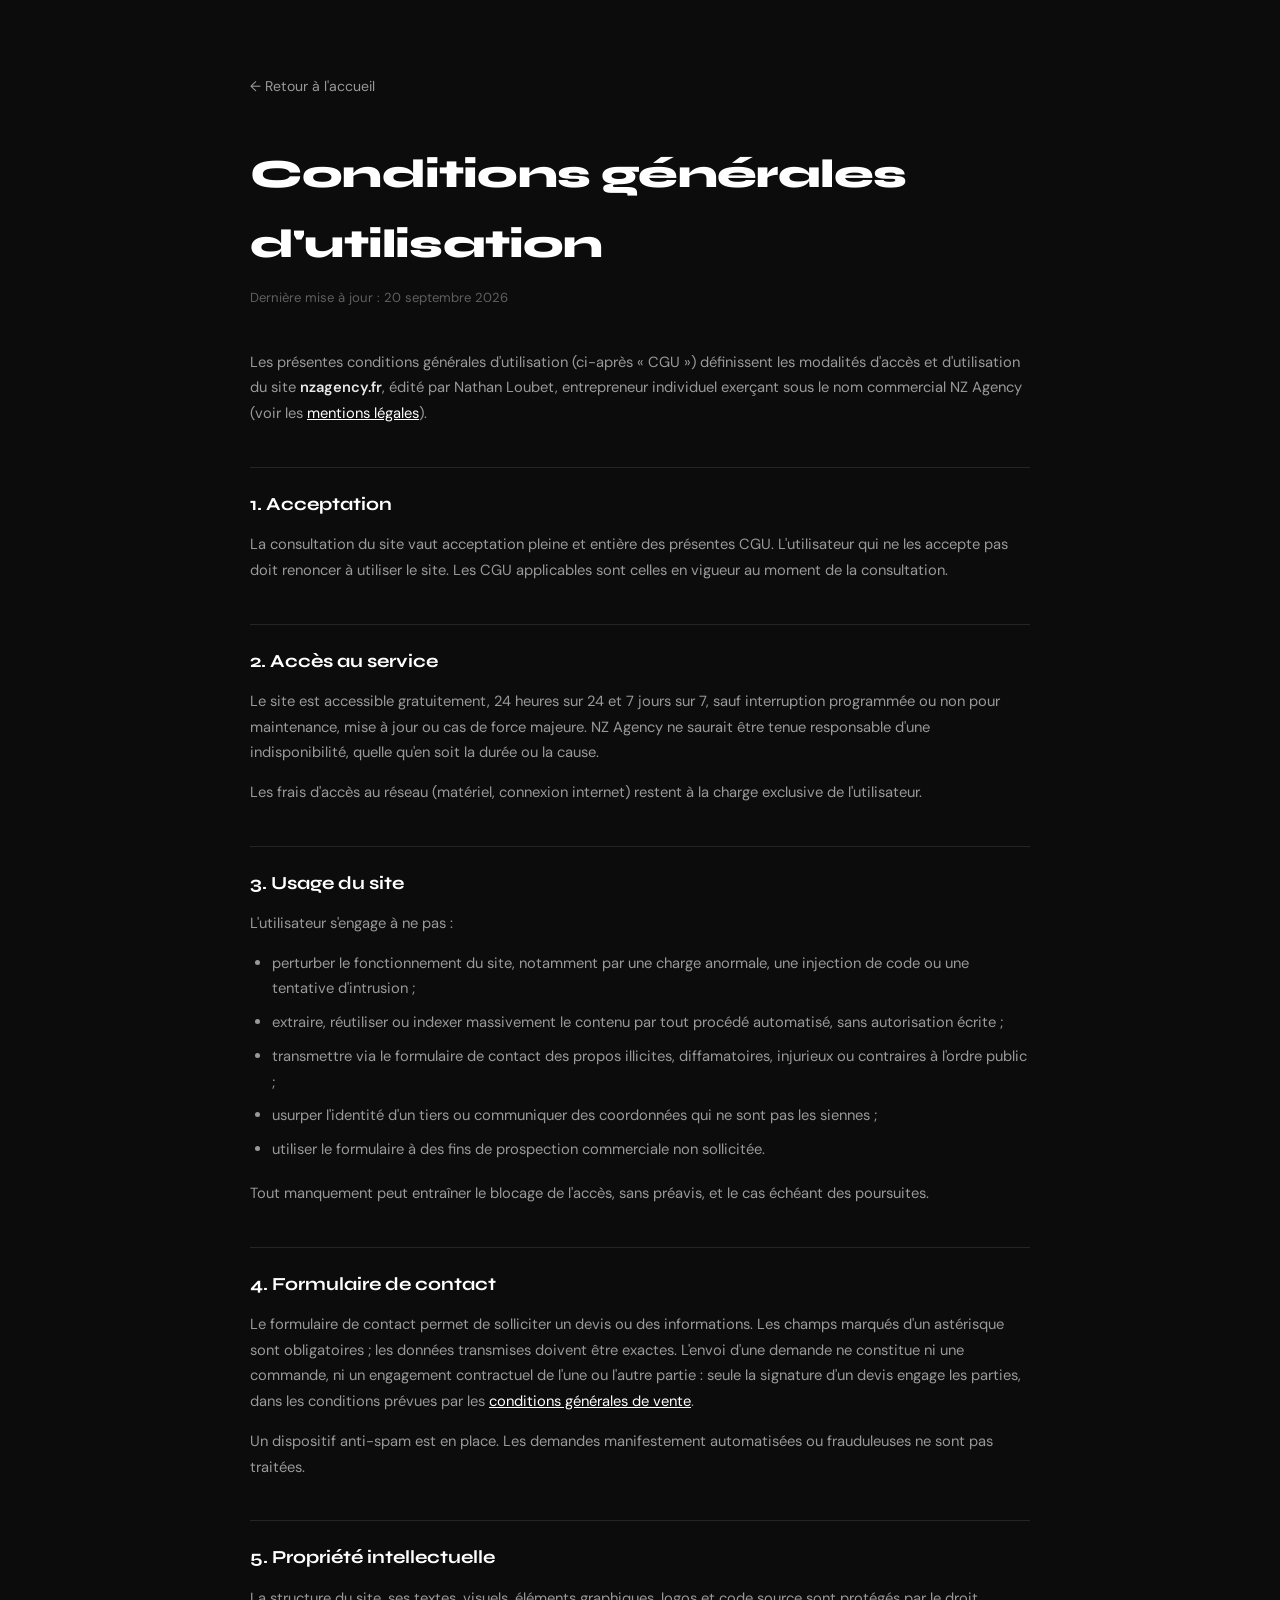
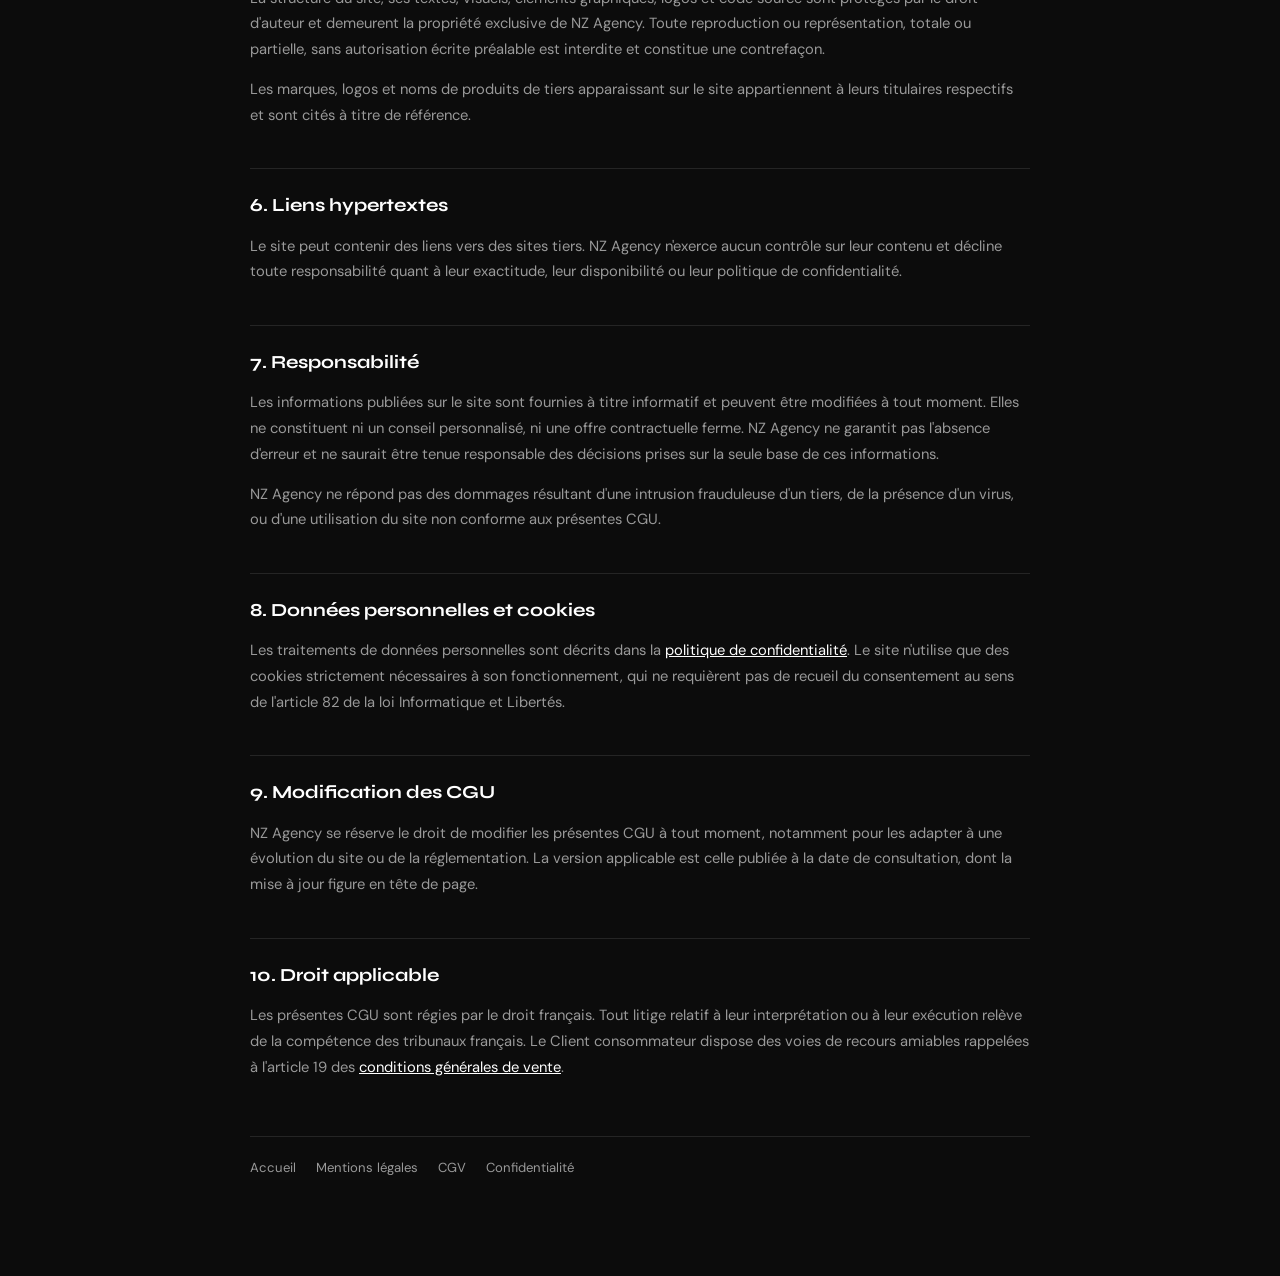
==== cgu.html @ 07d459ab "feat: mentions légales complètes, CGV et CGU Les mentions légales se limitaient à un nom et un email" ====
<!DOCTYPE html>
<html lang="fr">
<head>
  <meta charset="UTF-8">
  <meta name="viewport" content="width=device-width, initial-scale=1.0">
  <meta name="robots" content="noindex, follow">
  <title>Conditions générales d'utilisation | NZ Agency</title>
  <meta name="description" content="Conditions générales d'utilisation du site nzagency.fr : accès, usage, propriété intellectuelle et responsabilité.">
  <link rel="canonical" href="https://nzagency.fr/cgu.html">
  <link rel="preconnect" href="https://fonts.googleapis.com">
  <link rel="preconnect" href="https://fonts.gstatic.com" crossorigin>
  <link href="https://fonts.googleapis.com/css2?family=Syne:wght@700;800&family=DM+Sans:wght@400;500;600&display=swap" rel="stylesheet">
  <link rel="stylesheet" href="css/legal.css">
</head>
<body>
  <div class="container">
    <a href="/" class="back">← Retour à l'accueil</a>

    <h1>Conditions générales d'utilisation</h1>
    <span class="maj">Dernière mise à jour : 20 septembre 2026</span>

    <p>
      Les présentes conditions générales d'utilisation (ci-après « CGU ») définissent les modalités
      d'accès et d'utilisation du site <strong>nzagency.fr</strong>, édité par Nathan Loubet,
      entrepreneur individuel exerçant sous le nom commercial NZ Agency (voir les
      <a href="mentions-legales.html">mentions légales</a>).
    </p>

    <h2 id="acceptation">1. Acceptation</h2>
    <p>
      La consultation du site vaut acceptation pleine et entière des présentes CGU. L'utilisateur
      qui ne les accepte pas doit renoncer à utiliser le site. Les CGU applicables sont celles en
      vigueur au moment de la consultation.
    </p>

    <h2 id="acces">2. Accès au service</h2>
    <p>
      Le site est accessible gratuitement, 24 heures sur 24 et 7 jours sur 7, sauf interruption
      programmée ou non pour maintenance, mise à jour ou cas de force majeure. NZ Agency ne saurait
      être tenue responsable d'une indisponibilité, quelle qu'en soit la durée ou la cause.
    </p>
    <p>
      Les frais d'accès au réseau (matériel, connexion internet) restent à la charge exclusive de
      l'utilisateur.
    </p>

    <h2 id="usage">3. Usage du site</h2>
    <p>L'utilisateur s'engage à ne pas :</p>
    <ul>
      <li>perturber le fonctionnement du site, notamment par une charge anormale, une injection de code ou une tentative d'intrusion ;</li>
      <li>extraire, réutiliser ou indexer massivement le contenu par tout procédé automatisé, sans autorisation écrite ;</li>
      <li>transmettre via le formulaire de contact des propos illicites, diffamatoires, injurieux ou contraires à l'ordre public ;</li>
      <li>usurper l'identité d'un tiers ou communiquer des coordonnées qui ne sont pas les siennes ;</li>
      <li>utiliser le formulaire à des fins de prospection commerciale non sollicitée.</li>
    </ul>
    <p>
      Tout manquement peut entraîner le blocage de l'accès, sans préavis, et le cas échéant des
      poursuites.
    </p>

    <h2 id="formulaire">4. Formulaire de contact</h2>
    <p>
      Le formulaire de contact permet de solliciter un devis ou des informations. Les champs marqués
      d'un astérisque sont obligatoires ; les données transmises doivent être exactes. L'envoi d'une
      demande ne constitue ni une commande, ni un engagement contractuel de l'une ou l'autre partie :
      seule la signature d'un devis engage les parties, dans les conditions prévues par les
      <a href="cgv.html">conditions générales de vente</a>.
    </p>
    <p>
      Un dispositif anti-spam est en place. Les demandes manifestement automatisées ou frauduleuses
      ne sont pas traitées.
    </p>

    <h2 id="propriete">5. Propriété intellectuelle</h2>
    <p>
      La structure du site, ses textes, visuels, éléments graphiques, logos et code source sont
      protégés par le droit d'auteur et demeurent la propriété exclusive de NZ Agency. Toute
      reproduction ou représentation, totale ou partielle, sans autorisation écrite préalable est
      interdite et constitue une contrefaçon.
    </p>
    <p>
      Les marques, logos et noms de produits de tiers apparaissant sur le site appartiennent à leurs
      titulaires respectifs et sont cités à titre de référence.
    </p>

    <h2 id="liens">6. Liens hypertextes</h2>
    <p>
      Le site peut contenir des liens vers des sites tiers. NZ Agency n'exerce aucun contrôle sur
      leur contenu et décline toute responsabilité quant à leur exactitude, leur disponibilité ou
      leur politique de confidentialité.
    </p>

    <h2 id="responsabilite">7. Responsabilité</h2>
    <p>
      Les informations publiées sur le site sont fournies à titre informatif et peuvent être
      modifiées à tout moment. Elles ne constituent ni un conseil personnalisé, ni une offre
      contractuelle ferme. NZ Agency ne garantit pas l'absence d'erreur et ne saurait être tenue
      responsable des décisions prises sur la seule base de ces informations.
    </p>
    <p>
      NZ Agency ne répond pas des dommages résultant d'une intrusion frauduleuse d'un tiers, de la
      présence d'un virus, ou d'une utilisation du site non conforme aux présentes CGU.
    </p>

    <h2 id="donnees">8. Données personnelles et cookies</h2>
    <p>
      Les traitements de données personnelles sont décrits dans la
      <a href="politique-confidentialite.html">politique de confidentialité</a>. Le site n'utilise
      que des cookies strictement nécessaires à son fonctionnement, qui ne requièrent pas de recueil
      du consentement au sens de l'article 82 de la loi Informatique et Libertés.
    </p>

    <h2 id="modification">9. Modification des CGU</h2>
    <p>
      NZ Agency se réserve le droit de modifier les présentes CGU à tout moment, notamment pour les
      adapter à une évolution du site ou de la réglementation. La version applicable est celle
      publiée à la date de consultation, dont la mise à jour figure en tête de page.
    </p>

    <h2 id="droit">10. Droit applicable</h2>
    <p>
      Les présentes CGU sont régies par le droit français. Tout litige relatif à leur interprétation
      ou à leur exécution relève de la compétence des tribunaux français. Le Client consommateur
      dispose des voies de recours amiables rappelées à l'article 19 des
      <a href="cgv.html">conditions générales de vente</a>.
    </p>

    <div class="pied-legal">
      <a href="/">Accueil</a>
      <a href="mentions-legales.html">Mentions légales</a>
      <a href="cgv.html">CGV</a>
      <a href="politique-confidentialite.html">Confidentialité</a>
    </div>
  </div>
</body>
</html>
---- css/legal.css ----
/* =============================================================================
   Pages légales — feuille partagée par mentions-legales, cgv, cgu et
   politique de confidentialité. Volontairement sobre : ces pages se lisent,
   elles ne se contemplent pas.
   ========================================================================== */
:root {
  --bg: #0c0c0c;
  --text: #ffffff;
  --sec: rgba(255, 255, 255, 0.58);
  --faint: rgba(255, 255, 255, 0.34);
  --line: rgba(255, 255, 255, 0.1);
  --accent: #ffffff;
}

*, *::before, *::after { box-sizing: border-box; margin: 0; padding: 0; }

body {
  font-family: 'DM Sans', ui-sans-serif, system-ui, sans-serif;
  background: var(--bg);
  color: var(--text);
  line-height: 1.75;
  padding: 72px 24px 96px;
  -webkit-font-smoothing: antialiased;
}

.container { max-width: 780px; margin: 0 auto; }

h1 {
  font-family: 'Syne', ui-sans-serif, sans-serif;
  font-size: clamp(1.9rem, 5vw, 2.5rem);
  font-weight: 800;
  letter-spacing: -0.02em;
  margin-bottom: 8px;
}

.maj { color: var(--faint); font-size: 0.82rem; margin-bottom: 40px; display: block; }

h2 {
  font-family: 'Syne', ui-sans-serif, sans-serif;
  font-size: 1.15rem;
  font-weight: 700;
  margin: 40px 0 12px;
  padding-top: 20px;
  border-top: 1px solid var(--line);
}

h3 { font-size: 0.98rem; font-weight: 600; margin: 22px 0 8px; }

p, li { color: var(--sec); font-size: 0.92rem; margin-bottom: 14px; }

ul, ol { padding-left: 22px; margin-bottom: 18px; }
li { margin-bottom: 8px; }

strong { color: rgba(255, 255, 255, 0.9); font-weight: 600; }
a { color: var(--accent); }

.back {
  display: inline-flex;
  align-items: center;
  gap: 8px;
  color: var(--sec);
  text-decoration: none;
  margin-bottom: 40px;
  font-size: 0.88rem;
  transition: color 0.2s;
}
.back:hover { color: var(--text); }

/* Repère visuel sur les informations que seul l'éditeur peut renseigner :
   elles doivent sauter aux yeux tant qu'elles ne sont pas remplies. */
.a-completer {
  display: inline-block;
  padding: 1px 7px;
  border: 1px dashed rgba(255, 190, 80, 0.55);
  border-radius: 5px;
  color: rgba(255, 200, 110, 0.95);
  font-size: 0.85em;
  font-weight: 500;
}

.encart {
  border: 1px solid var(--line);
  border-radius: 12px;
  padding: 18px 20px;
  margin: 24px 0;
  background: rgba(255, 255, 255, 0.025);
}
.encart p:last-child { margin-bottom: 0; }

.sommaire { margin-bottom: 8px; }
.sommaire ol { columns: 2; column-gap: 32px; }
.sommaire a { color: var(--sec); text-decoration: none; }
.sommaire a:hover { color: var(--text); text-decoration: underline; }

.pied-legal {
  margin-top: 56px;
  padding-top: 20px;
  border-top: 1px solid var(--line);
  font-size: 0.82rem;
  color: var(--faint);
}
.pied-legal a { color: var(--sec); text-decoration: none; margin-right: 16px; }
.pied-legal a:hover { color: var(--text); }

@media (max-width: 640px) {
  body { padding: 48px 20px 72px; }
  .sommaire ol { columns: 1; }
}
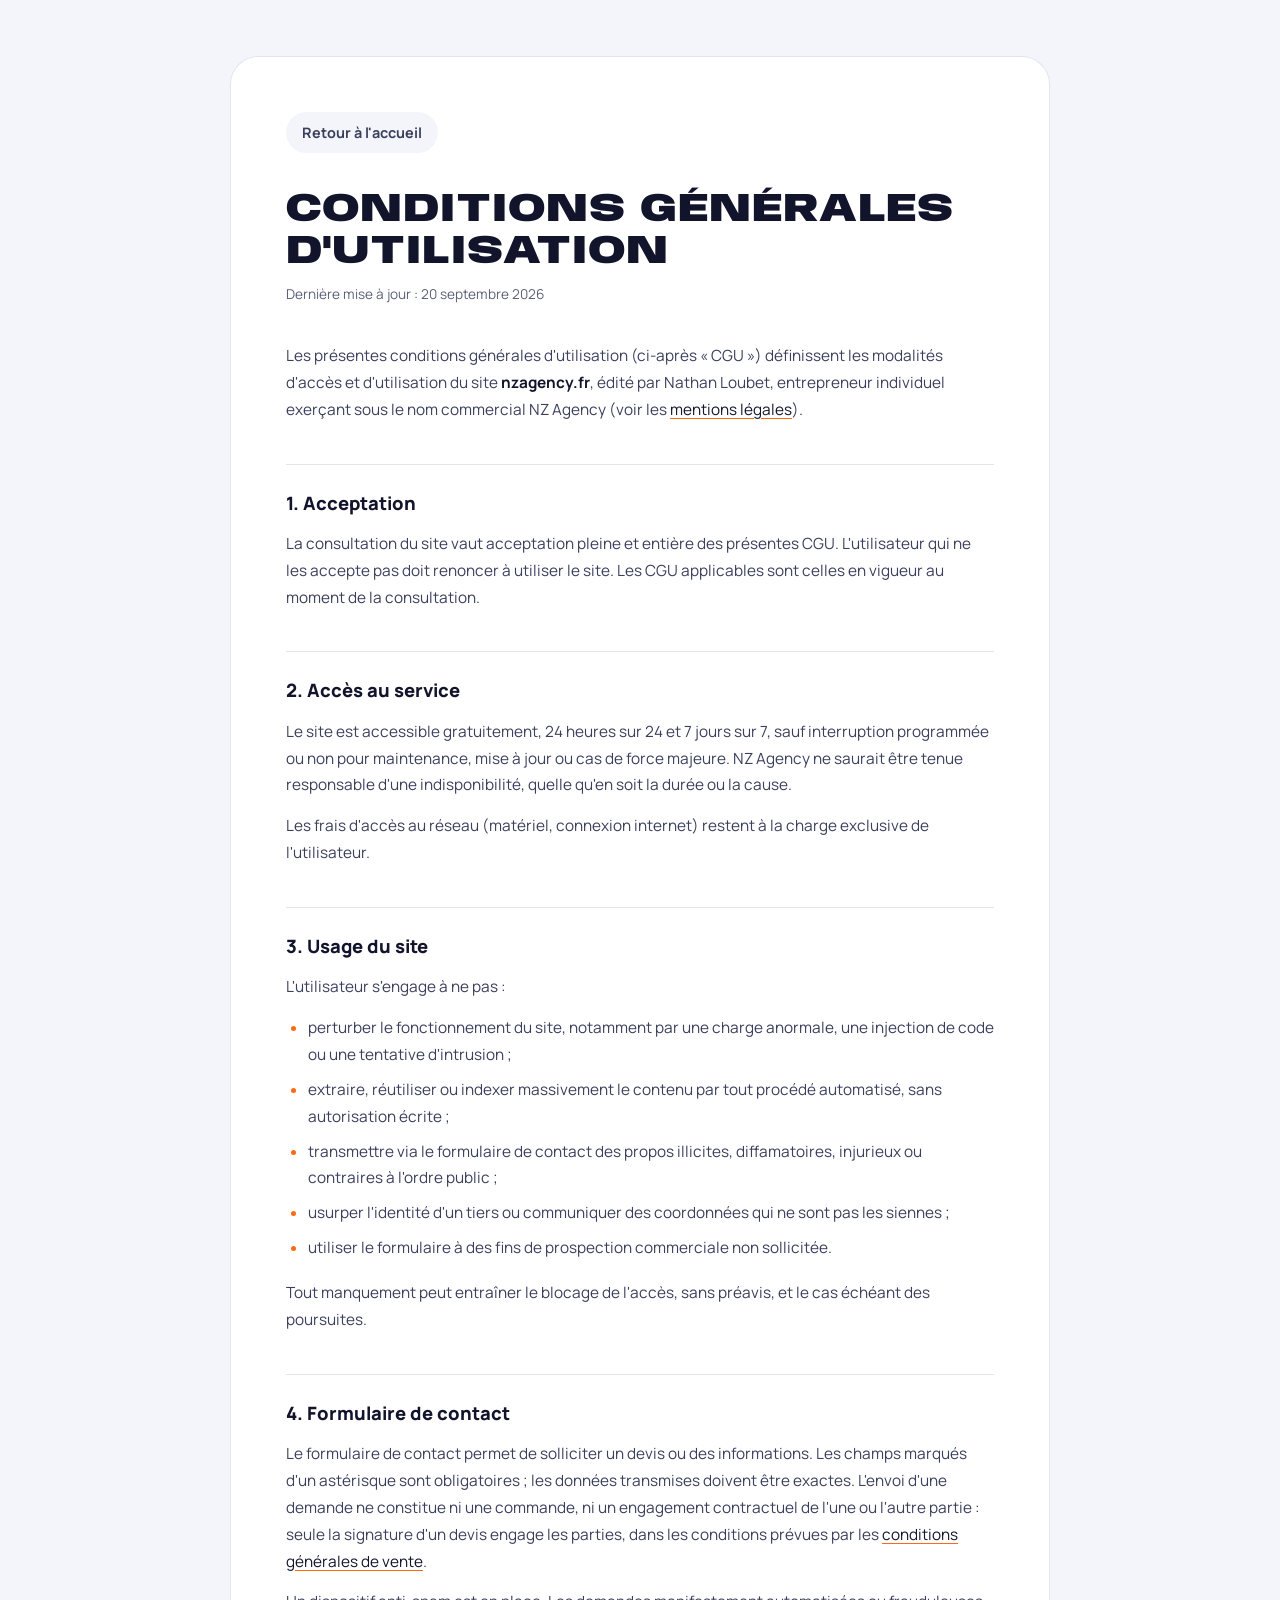
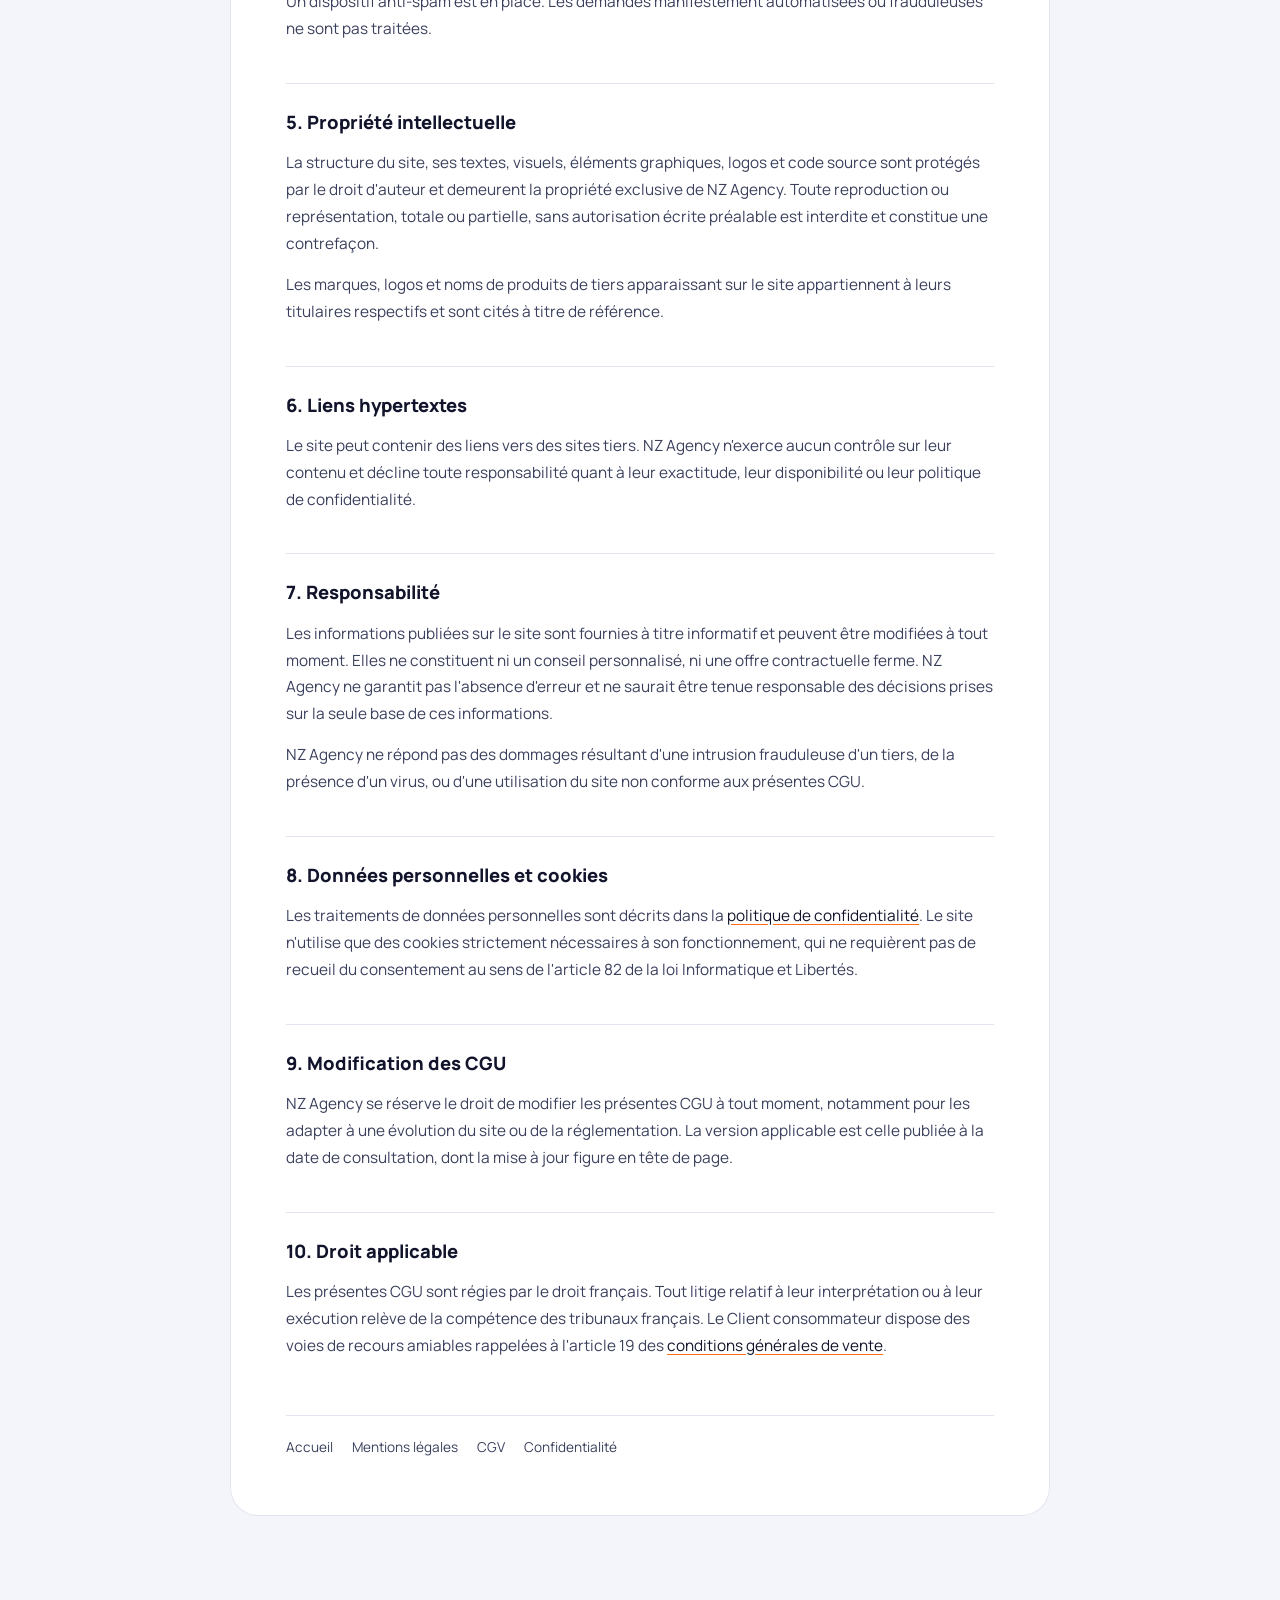
==== commit 6d9d6d5c: "feat(da): refonte complète, identité « Lancement » (nuit + orange) et nouveau logo - Logo : monogram" ====
--- a/cgu.html
+++ b/cgu.html
@@ -5,16 +5,20 @@
   <meta name="viewport" content="width=device-width, initial-scale=1.0">
   <meta name="robots" content="noindex, follow">
   <title>Conditions générales d'utilisation | NZ Agency</title>
+  <link rel="icon" type="image/svg+xml" href="/assets/favicon.svg?v=3">
+  <link rel="icon" type="image/png" sizes="32x32" href="/assets/favicon-32.png?v=3">
+  <link rel="icon" type="image/png" sizes="64x64" href="/assets/favicon-64.png?v=3">
+  <link rel="apple-touch-icon" href="/assets/apple-touch-icon.png?v=3">
   <meta name="description" content="Conditions générales d'utilisation du site nzagency.fr : accès, usage, propriété intellectuelle et responsabilité.">
   <link rel="canonical" href="https://nzagency.fr/cgu.html">
   <link rel="preconnect" href="https://fonts.googleapis.com">
   <link rel="preconnect" href="https://fonts.gstatic.com" crossorigin>
-  <link href="https://fonts.googleapis.com/css2?family=Syne:wght@700;800&family=DM+Sans:wght@400;500;600&display=swap" rel="stylesheet">
-  <link rel="stylesheet" href="css/legal.css">
+  <link href="https://fonts.googleapis.com/css2?family=Anybody:wdth,wght@125,900&family=Manrope:wght@400;500;600;700;800&display=swap" rel="stylesheet">
+  <link rel="stylesheet" href="css/legal.css?v=3">
 </head>
 <body>
   <div class="container">
-    <a href="/" class="back">← Retour à l'accueil</a>
+    <a href="/" class="back">Retour à l'accueil</a>
 
     <h1>Conditions générales d'utilisation</h1>
     <span class="maj">Dernière mise à jour : 20 septembre 2026</span>
--- a/css/legal.css
+++ b/css/legal.css
@@ -1,108 +1,121 @@
 /* =============================================================================
-   Pages légales — feuille partagée par mentions-legales, cgv, cgu et
-   politique de confidentialité. Volontairement sobre : ces pages se lisent,
-   elles ne se contemplent pas.
+   Pages légales : mentions légales, CGV, CGU, politique de confidentialité.
+   Même identité que le site (nuit, orange, Anybody + Manrope), en version sobre :
+   ces pages se lisent, elles ne se contemplent pas.
    ========================================================================== */
 :root {
-  --bg: #0c0c0c;
-  --text: #ffffff;
-  --sec: rgba(255, 255, 255, 0.58);
-  --faint: rgba(255, 255, 255, 0.34);
-  --line: rgba(255, 255, 255, 0.1);
-  --accent: #ffffff;
+  --night: #0b1033;
+  --orange: #ff6a13;
+  --paper: #f4f5fa;
+  --ink: #11142b;
+  --ink-2: #3a3f5c;
+  --muted: #5b6078;
+  --line: #e2e4ee;
 }
 
 *, *::before, *::after { box-sizing: border-box; margin: 0; padding: 0; }
 
 body {
-  font-family: 'DM Sans', ui-sans-serif, system-ui, sans-serif;
-  background: var(--bg);
-  color: var(--text);
+  font-family: "Manrope", system-ui, -apple-system, sans-serif;
+  background: var(--paper);
+  color: var(--ink);
   line-height: 1.75;
-  padding: 72px 24px 96px;
+  padding: 56px 24px 96px;
   -webkit-font-smoothing: antialiased;
 }
 
-.container { max-width: 780px; margin: 0 auto; }
+.container {
+  max-width: 820px;
+  margin: 0 auto;
+  padding: clamp(28px, 5vw, 56px);
+  border-radius: 28px;
+  background: #fff;
+  box-shadow: inset 0 0 0 1px var(--line);
+}
 
 h1 {
-  font-family: 'Syne', ui-sans-serif, sans-serif;
-  font-size: clamp(1.9rem, 5vw, 2.5rem);
-  font-weight: 800;
-  letter-spacing: -0.02em;
-  margin-bottom: 8px;
+  font-family: "Anybody", "Arial Black", sans-serif;
+  font-stretch: 125%;
+  font-weight: 900;
+  text-transform: uppercase;
+  font-size: clamp(1.7rem, 4.6vw, 2.5rem);
+  line-height: 1.05;
+  margin-bottom: 10px;
 }
 
-.maj { color: var(--faint); font-size: 0.82rem; margin-bottom: 40px; display: block; }
+.maj { color: var(--muted); font-size: 0.85rem; margin-bottom: 36px; display: block; }
 
 h2 {
-  font-family: 'Syne', ui-sans-serif, sans-serif;
   font-size: 1.15rem;
-  font-weight: 700;
+  font-weight: 800;
   margin: 40px 0 12px;
-  padding-top: 20px;
+  padding-top: 22px;
   border-top: 1px solid var(--line);
 }
 
-h3 { font-size: 0.98rem; font-weight: 600; margin: 22px 0 8px; }
+h3 { font-size: 1rem; font-weight: 700; margin: 22px 0 8px; }
 
-p, li { color: var(--sec); font-size: 0.92rem; margin-bottom: 14px; }
-
+p, li { color: var(--ink-2); font-size: 0.96rem; margin-bottom: 14px; }
 ul, ol { padding-left: 22px; margin-bottom: 18px; }
 li { margin-bottom: 8px; }
-
-strong { color: rgba(255, 255, 255, 0.9); font-weight: 600; }
-a { color: var(--accent); }
+li::marker { color: var(--orange); }
+strong { color: var(--ink); font-weight: 700; }
+a { color: var(--ink); text-decoration-color: var(--orange); text-underline-offset: 3px; }
+a:hover { color: var(--orange); }
+:focus-visible { outline: 3px solid var(--orange); outline-offset: 3px; border-radius: 6px; }
 
 .back {
   display: inline-flex;
   align-items: center;
   gap: 8px;
-  color: var(--sec);
+  margin-bottom: 36px;
+  padding: 8px 16px;
+  border-radius: 999px;
+  background: var(--paper);
+  color: var(--ink-2);
+  font-size: 0.9rem;
+  font-weight: 700;
   text-decoration: none;
-  margin-bottom: 40px;
-  font-size: 0.88rem;
-  transition: color 0.2s;
+  transition: background-color 0.2s;
 }
-.back:hover { color: var(--text); }
+.back:hover { background: var(--line); color: var(--ink); }
 
-/* Repère visuel sur les informations que seul l'éditeur peut renseigner :
-   elles doivent sauter aux yeux tant qu'elles ne sont pas remplies. */
+/* Informations que seul l'éditeur peut renseigner : elles doivent sauter aux yeux. */
 .a-completer {
   display: inline-block;
-  padding: 1px 7px;
-  border: 1px dashed rgba(255, 190, 80, 0.55);
-  border-radius: 5px;
-  color: rgba(255, 200, 110, 0.95);
-  font-size: 0.85em;
-  font-weight: 500;
+  padding: 1px 8px;
+  border: 1px dashed var(--orange);
+  border-radius: 6px;
+  color: #c24a05;
+  background: #fff3ea;
+  font-size: 0.88em;
+  font-weight: 600;
 }
 
 .encart {
-  border: 1px solid var(--line);
-  border-radius: 12px;
+  border-radius: 16px;
   padding: 18px 20px;
   margin: 24px 0;
-  background: rgba(255, 255, 255, 0.025);
+  background: var(--paper);
 }
 .encart p:last-child { margin-bottom: 0; }
 
 .sommaire { margin-bottom: 8px; }
 .sommaire ol { columns: 2; column-gap: 32px; }
-.sommaire a { color: var(--sec); text-decoration: none; }
-.sommaire a:hover { color: var(--text); text-decoration: underline; }
+.sommaire a { color: var(--ink-2); text-decoration: none; }
+.sommaire a:hover { color: var(--orange); text-decoration: underline; }
 
 .pied-legal {
   margin-top: 56px;
   padding-top: 20px;
   border-top: 1px solid var(--line);
-  font-size: 0.82rem;
-  color: var(--faint);
+  font-size: 0.85rem;
+  color: var(--muted);
 }
-.pied-legal a { color: var(--sec); text-decoration: none; margin-right: 16px; }
-.pied-legal a:hover { color: var(--text); }
+.pied-legal a { color: var(--ink-2); text-decoration: none; margin-right: 16px; }
+.pied-legal a:hover { color: var(--orange); }
 
 @media (max-width: 640px) {
-  body { padding: 48px 20px 72px; }
+  body { padding: 20px 12px 56px; }
   .sommaire ol { columns: 1; }
 }
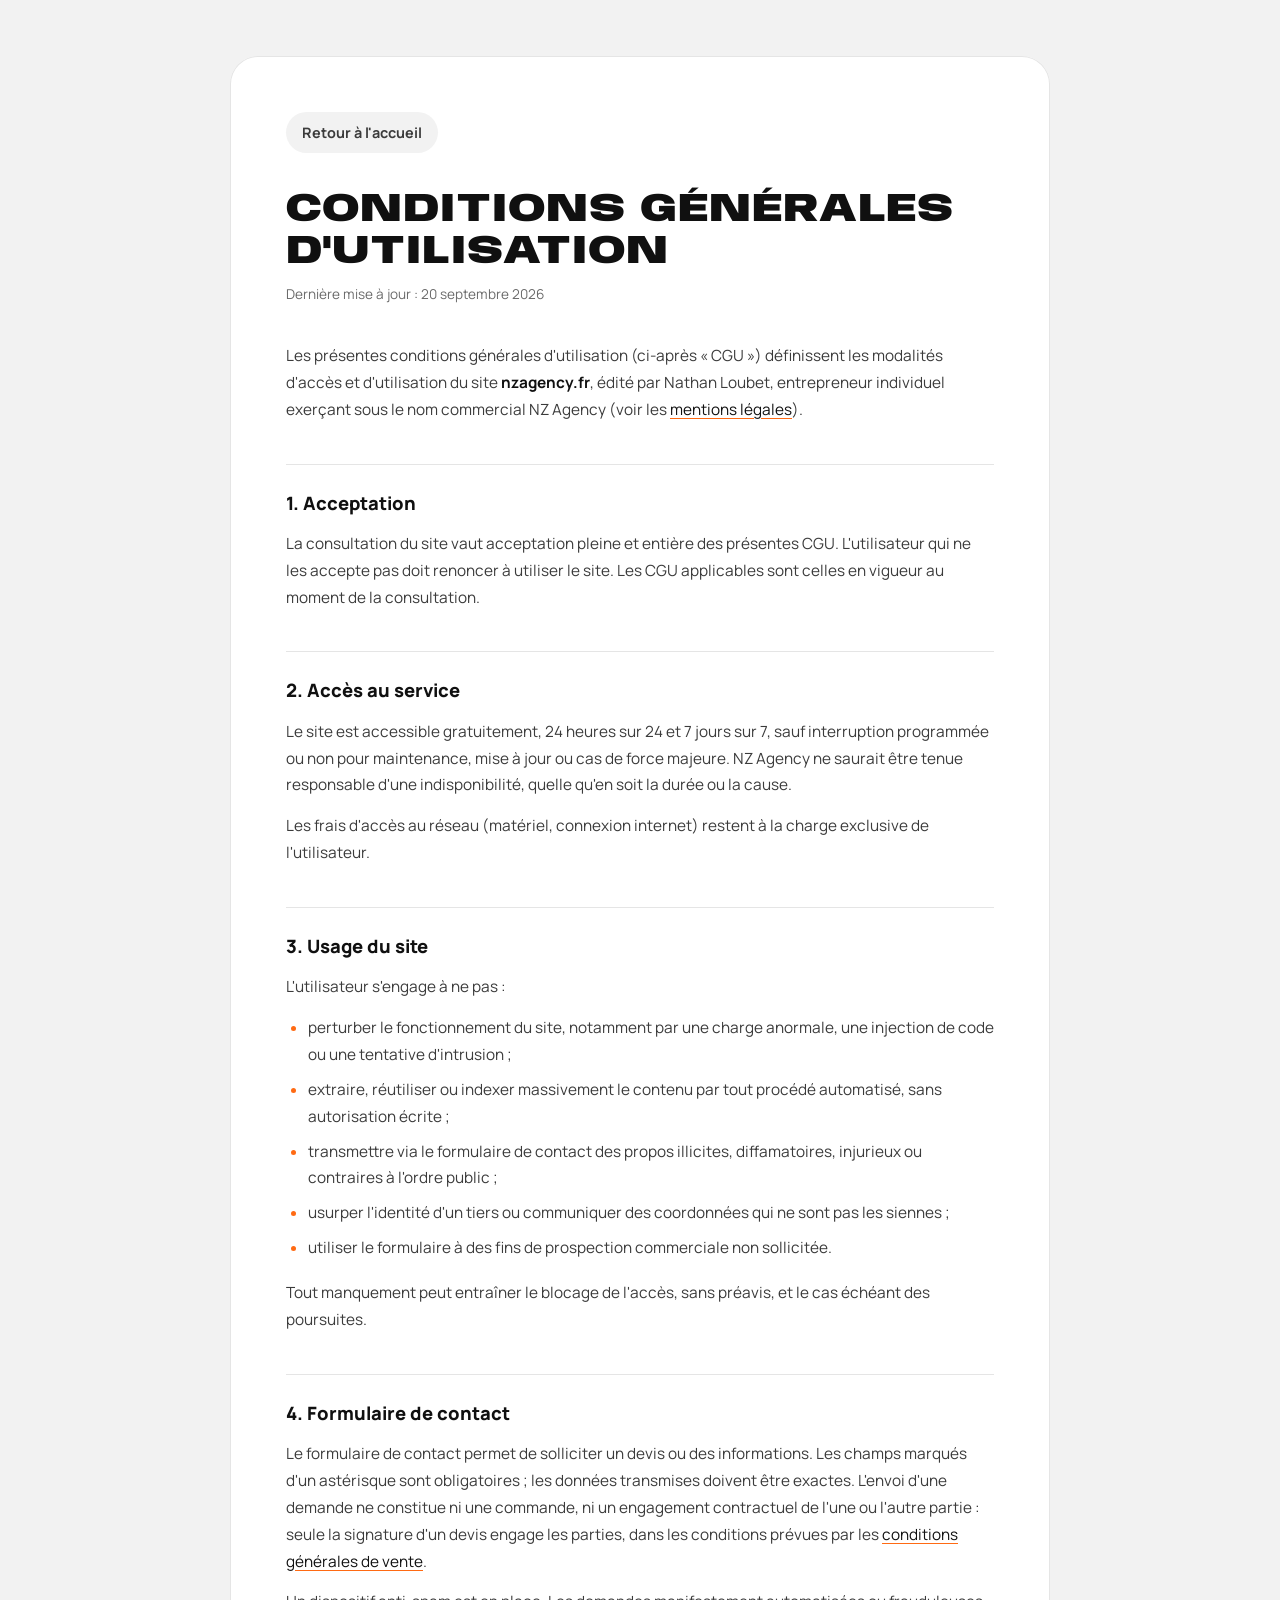
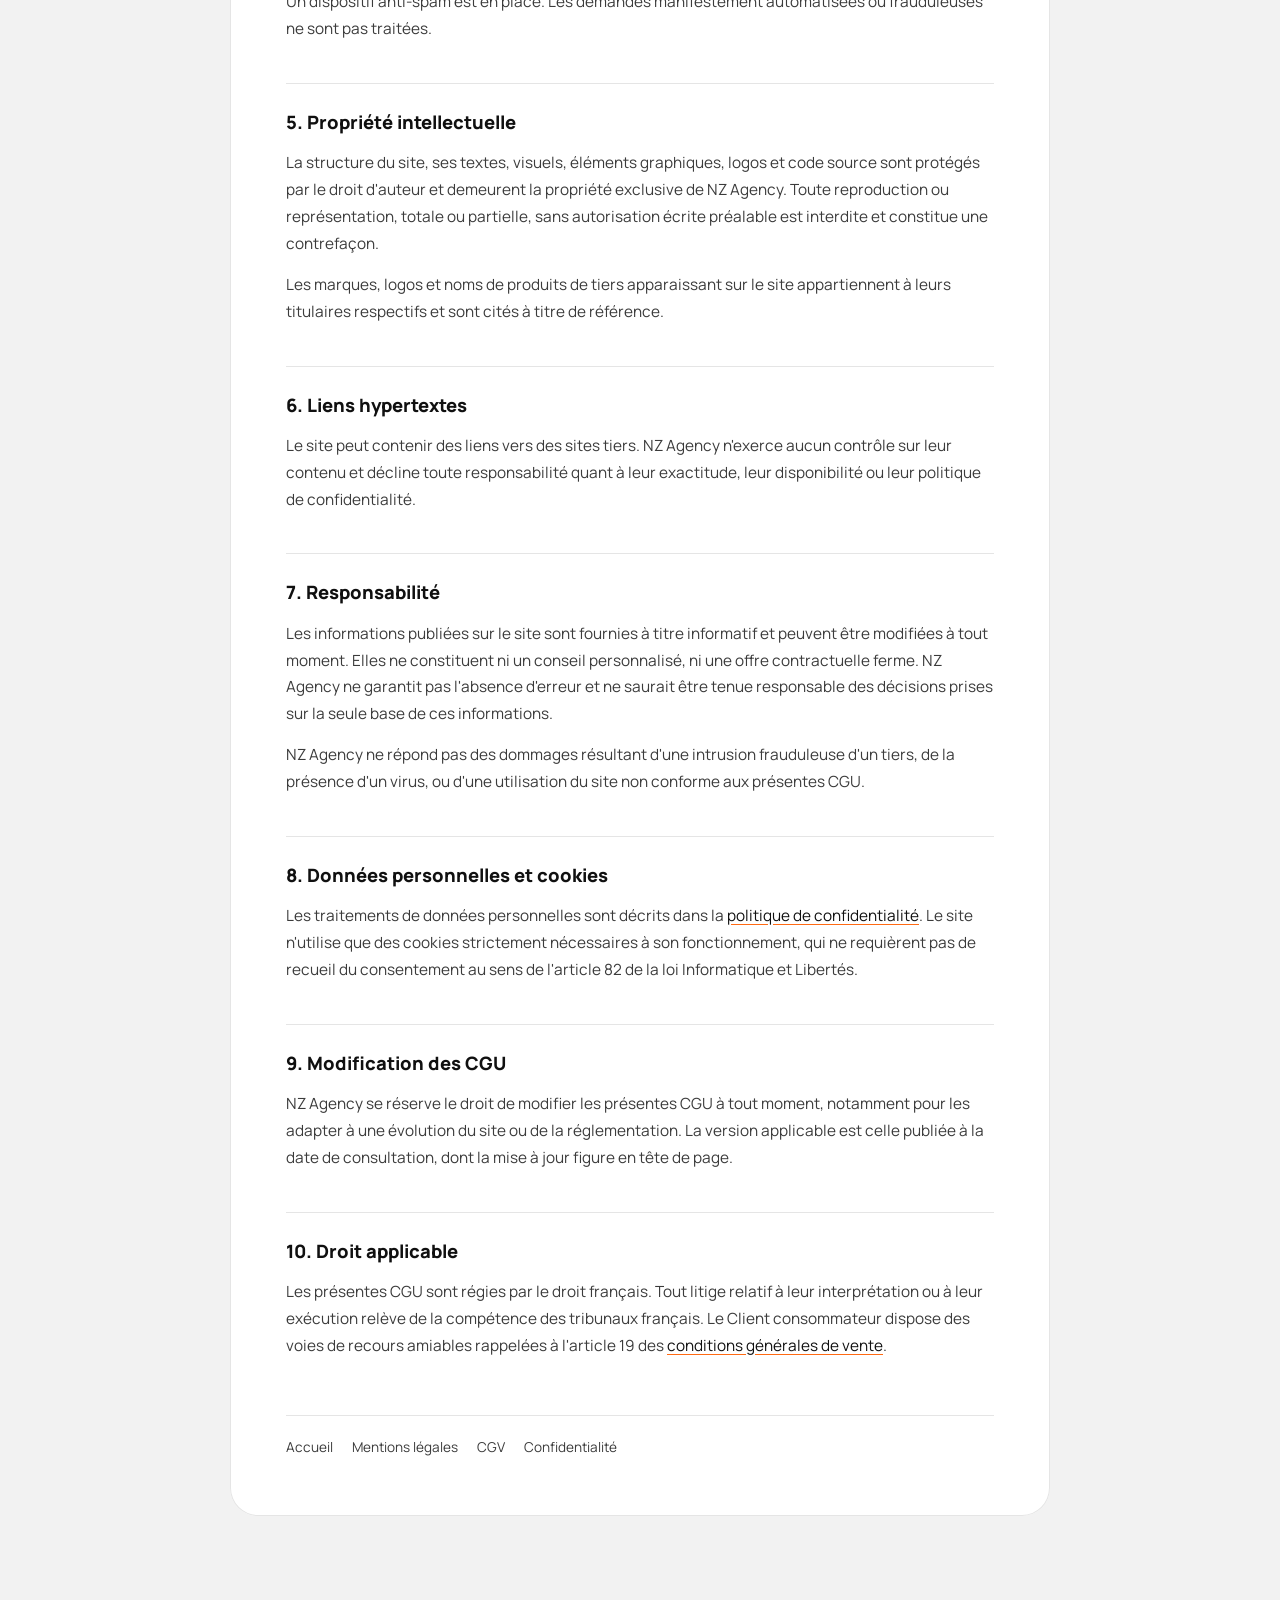
==== commit 2ad59821: "feat(da): logo tuile orange « nz », palette noir/gris/blanc/orange, verre liquide et motion design -" ====
--- a/cgu.html
+++ b/cgu.html
@@ -5,10 +5,10 @@
   <meta name="viewport" content="width=device-width, initial-scale=1.0">
   <meta name="robots" content="noindex, follow">
   <title>Conditions générales d'utilisation | NZ Agency</title>
-  <link rel="icon" type="image/svg+xml" href="/assets/favicon.svg?v=3">
-  <link rel="icon" type="image/png" sizes="32x32" href="/assets/favicon-32.png?v=3">
-  <link rel="icon" type="image/png" sizes="64x64" href="/assets/favicon-64.png?v=3">
-  <link rel="apple-touch-icon" href="/assets/apple-touch-icon.png?v=3">
+  <link rel="icon" type="image/svg+xml" href="/assets/favicon.svg?v=4">
+  <link rel="icon" type="image/png" sizes="32x32" href="/assets/favicon-32.png?v=4">
+  <link rel="icon" type="image/png" sizes="64x64" href="/assets/favicon-64.png?v=4">
+  <link rel="apple-touch-icon" href="/assets/apple-touch-icon.png?v=4">
   <meta name="description" content="Conditions générales d'utilisation du site nzagency.fr : accès, usage, propriété intellectuelle et responsabilité.">
   <link rel="canonical" href="https://nzagency.fr/cgu.html">
   <link rel="preconnect" href="https://fonts.googleapis.com">
--- a/css/legal.css
+++ b/css/legal.css
@@ -4,13 +4,13 @@
    ces pages se lisent, elles ne se contemplent pas.
    ========================================================================== */
 :root {
-  --night: #0b1033;
+  --night: #0e0e0e;
   --orange: #ff6a13;
-  --paper: #f4f5fa;
-  --ink: #11142b;
-  --ink-2: #3a3f5c;
-  --muted: #5b6078;
-  --line: #e2e4ee;
+  --paper: #f2f2f2;
+  --ink: #101010;
+  --ink-2: #3b3b3b;
+  --muted: #6b6b6b;
+  --line: #e5e5e5;
 }
 
 *, *::before, *::after { box-sizing: border-box; margin: 0; padding: 0; }
